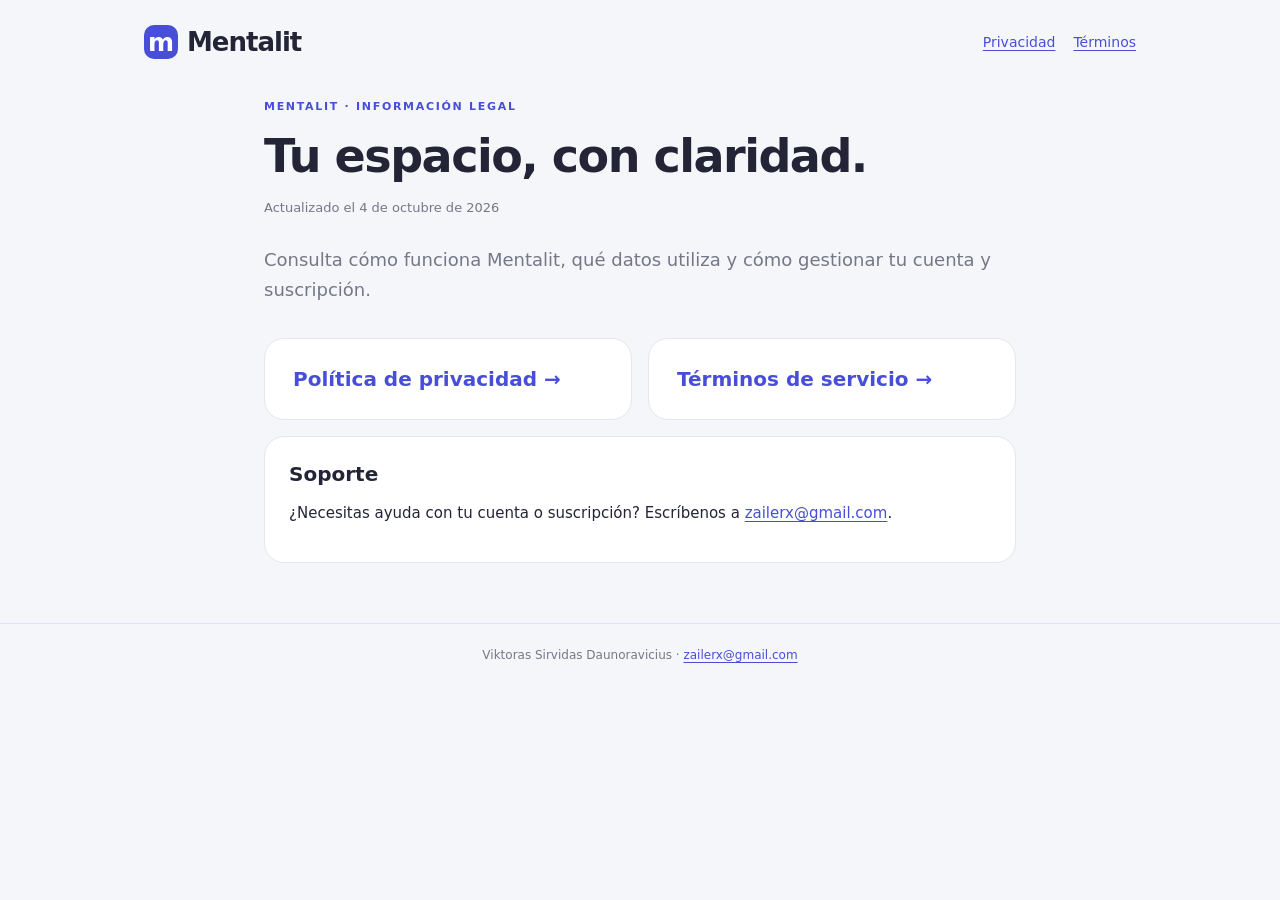
==== index.html @ 3aa2e7da "Publicar términos de servicio y política de privacidad de Mentalit" ====
<!doctype html><html lang="es"><head><meta charset="utf-8"><meta name="viewport" content="width=device-width,initial-scale=1"><meta name="color-scheme" content="light"><title>Tu espacio, con claridad. · Mentalit</title><link rel="icon" href="./favicon.svg"><link rel="stylesheet" href="./legal.css"></head><body><header class="site-header"><a class="brand" href="./index.html"><span class="brand-mark" aria-hidden="true">m</span>Mentalit</a><nav aria-label="Información legal"><a href="./privacy.html">Privacidad</a><a href="./terms.html">Términos</a></nav></header><main><p class="eyebrow">MENTALIT · INFORMACIÓN LEGAL</p><h1>Tu espacio, con claridad.</h1><p class="date">Actualizado el 4 de octubre de 2026</p><p class="lead">Consulta cómo funciona Mentalit, qué datos utiliza y cómo gestionar tu cuenta y suscripción.</p><div class="cards"><a href="./privacy.html">Política de privacidad →</a><a href="./terms.html">Términos de servicio →</a></div><section><h2>Soporte</h2><p>¿Necesitas ayuda con tu cuenta o suscripción? Escríbenos a <a href="mailto:zailerx@gmail.com">zailerx@gmail.com</a>.</p></section></main><footer>Viktoras Sirvidas Daunoravicius · <a href="mailto:zailerx@gmail.com">zailerx@gmail.com</a></footer></body></html>
---- legal.css ----
:root{font-family:system-ui,-apple-system,BlinkMacSystemFont,"Segoe UI",sans-serif;color:#232536;background:#f5f6fa;font-synthesis:none}*{box-sizing:border-box}body{margin:0}a{color:#484ed8;text-underline-offset:3px}a:focus-visible{outline:3px solid #16b8c9;outline-offset:4px;border-radius:4px}.site-header{max-width:1040px;margin:auto;padding:25px 24px;display:flex;align-items:center;justify-content:space-between;gap:20px}.brand{display:flex;align-items:center;gap:9px;font-size:26px;font-weight:800;letter-spacing:-1px;text-decoration:none;color:#232536}.brand-mark{display:grid;place-items:center;width:34px;height:34px;border-radius:10px;background:#484ed8;color:white;font-size:25px;font-weight:800;letter-spacing:-2px;padding-right:2px}nav{display:flex;gap:18px;font-size:14px}main{max-width:800px;margin:16px auto 60px;padding:0 24px}.eyebrow{font-size:11px;letter-spacing:1.7px;font-weight:750;color:#484ed8}h1{font-size:clamp(30px,5vw,46px);letter-spacing:-1.5px;line-height:1.1;margin:18px 0}.date{color:#757787;font-size:13px;margin-bottom:30px}section{background:white;border:1px solid #e6e6ef;border-radius:20px;padding:24px;margin:16px 0;line-height:1.7}h2{font-size:20px;margin:0 0 14px;line-height:1.3}h3{font-size:16px;margin:20px 0 8px}p{font-size:15px;margin:12px 0}footer{border-top:1px solid #e4e4ee;padding:24px;text-align:center;font-size:12px;color:#757787}.cards{display:grid;grid-template-columns:1fr 1fr;gap:16px}.cards a{text-decoration:none;display:block;background:white;border:1px solid #e6e6ef;border-radius:20px;padding:28px;font-weight:700;font-size:20px}.lead{font-size:18px;color:#757787;line-height:1.7;margin:22px 0 32px}@media(max-width:520px){.site-header{align-items:flex-start;flex-direction:column;gap:16px}.cards{grid-template-columns:1fr}section{padding:20px}main{margin-top:10px}}
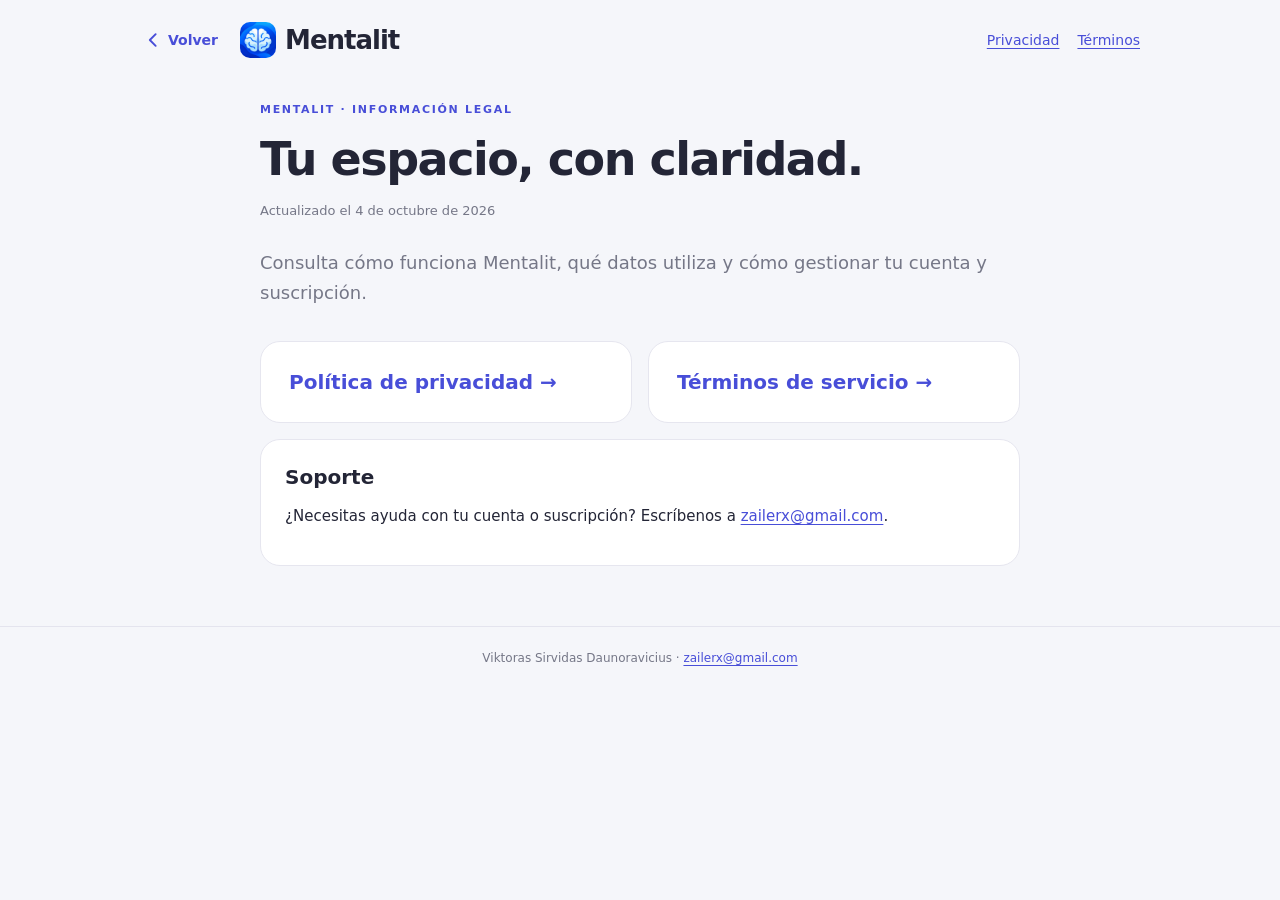
==== commit d63e5d68: "Actualizar logo de Mentalit y navegación de textos legales" ====
--- a/index.html
+++ b/index.html
@@ -1 +1 @@
-<!doctype html><html lang="es"><head><meta charset="utf-8"><meta name="viewport" content="width=device-width,initial-scale=1"><meta name="color-scheme" content="light"><title>Tu espacio, con claridad. · Mentalit</title><link rel="icon" href="./favicon.svg"><link rel="stylesheet" href="./legal.css"></head><body><header class="site-header"><a class="brand" href="./index.html"><span class="brand-mark" aria-hidden="true">m</span>Mentalit</a><nav aria-label="Información legal"><a href="./privacy.html">Privacidad</a><a href="./terms.html">Términos</a></nav></header><main><p class="eyebrow">MENTALIT · INFORMACIÓN LEGAL</p><h1>Tu espacio, con claridad.</h1><p class="date">Actualizado el 4 de octubre de 2026</p><p class="lead">Consulta cómo funciona Mentalit, qué datos utiliza y cómo gestionar tu cuenta y suscripción.</p><div class="cards"><a href="./privacy.html">Política de privacidad →</a><a href="./terms.html">Términos de servicio →</a></div><section><h2>Soporte</h2><p>¿Necesitas ayuda con tu cuenta o suscripción? Escríbenos a <a href="mailto:zailerx@gmail.com">zailerx@gmail.com</a>.</p></section></main><footer>Viktoras Sirvidas Daunoravicius · <a href="mailto:zailerx@gmail.com">zailerx@gmail.com</a></footer></body></html>+<!doctype html><html lang="es"><head><meta charset="utf-8"><meta name="viewport" content="width=device-width,initial-scale=1,viewport-fit=cover"><meta name="color-scheme" content="light"><title>Tu espacio, con claridad. · Mentalit</title><link rel="icon" href="./favicon.svg"><link rel="stylesheet" href="./legal.css"><script src="./legal-page.js" defer></script></head><body><header class="site-header"><div class="legal-top"><button class="legal-back" type="button" aria-label="Volver"> <svg viewBox="0 0 24 24" aria-hidden="true"><path d="m14 5-7 7 7 7"/></svg>Volver</button><a class="brand" href="./index.html"><img class="brand-mark" src="./app-icon.png" width="36" height="36" alt="">Mentalit</a></div><nav aria-label="Información legal"><a href="./privacy.html">Privacidad</a><a href="./terms.html">Términos</a></nav></header><main><p class="eyebrow">MENTALIT · INFORMACIÓN LEGAL</p><h1>Tu espacio, con claridad.</h1><p class="date">Actualizado el 4 de octubre de 2026</p><p class="lead">Consulta cómo funciona Mentalit, qué datos utiliza y cómo gestionar tu cuenta y suscripción.</p><div class="cards"><a href="./privacy.html">Política de privacidad →</a><a href="./terms.html">Términos de servicio →</a></div><section><h2>Soporte</h2><p>¿Necesitas ayuda con tu cuenta o suscripción? Escríbenos a <a href="mailto:zailerx@gmail.com">zailerx@gmail.com</a>.</p></section></main><footer>Viktoras Sirvidas Daunoravicius · <a href="mailto:zailerx@gmail.com">zailerx@gmail.com</a></footer></body></html>
--- a/legal.css
+++ b/legal.css
@@ -1 +1,2 @@
-:root{font-family:system-ui,-apple-system,BlinkMacSystemFont,"Segoe UI",sans-serif;color:#232536;background:#f5f6fa;font-synthesis:none}*{box-sizing:border-box}body{margin:0}a{color:#484ed8;text-underline-offset:3px}a:focus-visible{outline:3px solid #16b8c9;outline-offset:4px;border-radius:4px}.site-header{max-width:1040px;margin:auto;padding:25px 24px;display:flex;align-items:center;justify-content:space-between;gap:20px}.brand{display:flex;align-items:center;gap:9px;font-size:26px;font-weight:800;letter-spacing:-1px;text-decoration:none;color:#232536}.brand-mark{display:grid;place-items:center;width:34px;height:34px;border-radius:10px;background:#484ed8;color:white;font-size:25px;font-weight:800;letter-spacing:-2px;padding-right:2px}nav{display:flex;gap:18px;font-size:14px}main{max-width:800px;margin:16px auto 60px;padding:0 24px}.eyebrow{font-size:11px;letter-spacing:1.7px;font-weight:750;color:#484ed8}h1{font-size:clamp(30px,5vw,46px);letter-spacing:-1.5px;line-height:1.1;margin:18px 0}.date{color:#757787;font-size:13px;margin-bottom:30px}section{background:white;border:1px solid #e6e6ef;border-radius:20px;padding:24px;margin:16px 0;line-height:1.7}h2{font-size:20px;margin:0 0 14px;line-height:1.3}h3{font-size:16px;margin:20px 0 8px}p{font-size:15px;margin:12px 0}footer{border-top:1px solid #e4e4ee;padding:24px;text-align:center;font-size:12px;color:#757787}.cards{display:grid;grid-template-columns:1fr 1fr;gap:16px}.cards a{text-decoration:none;display:block;background:white;border:1px solid #e6e6ef;border-radius:20px;padding:28px;font-weight:700;font-size:20px}.lead{font-size:18px;color:#757787;line-height:1.7;margin:22px 0 32px}@media(max-width:520px){.site-header{align-items:flex-start;flex-direction:column;gap:16px}.cards{grid-template-columns:1fr}section{padding:20px}main{margin-top:10px}}+:root{font-family:system-ui,-apple-system,BlinkMacSystemFont,"Segoe UI",sans-serif;color:#232536;background:#f5f6fa;font-synthesis:none}*{box-sizing:border-box}body{margin:0}a{color:#484ed8;text-underline-offset:3px}a:focus-visible{outline:3px solid #16b8c9;outline-offset:4px;border-radius:4px}.site-header{max-width:1040px;margin:auto;padding:25px 24px;display:flex;align-items:center;justify-content:space-between;gap:20px}.brand{display:flex;align-items:center;gap:9px;font-size:26px;font-weight:800;letter-spacing:-1px;text-decoration:none;color:#232536}.brand-mark{display:grid;place-items:center;width:34px;height:34px;border-radius:10px;background:#484ed8;color:white;font-size:25px;font-weight:800;letter-spacing:-2px;padding-right:2px}nav{display:flex;gap:18px;font-size:14px}main{max-width:800px;margin:16px auto 60px;padding:0 24px}.eyebrow{font-size:11px;letter-spacing:1.7px;font-weight:750;color:#484ed8}h1{font-size:clamp(30px,5vw,46px);letter-spacing:-1.5px;line-height:1.1;margin:18px 0}.date{color:#757787;font-size:13px;margin-bottom:30px}section{background:white;border:1px solid #e6e6ef;border-radius:20px;padding:24px;margin:16px 0;line-height:1.7}h2{font-size:20px;margin:0 0 14px;line-height:1.3}h3{font-size:16px;margin:20px 0 8px}p{font-size:15px;margin:12px 0}footer{border-top:1px solid #e4e4ee;padding:24px;text-align:center;font-size:12px;color:#757787}.cards{display:grid;grid-template-columns:1fr 1fr;gap:16px}.cards a{text-decoration:none;display:block;background:white;border:1px solid #e6e6ef;border-radius:20px;padding:28px;font-weight:700;font-size:20px}.lead{font-size:18px;color:#757787;line-height:1.7;margin:22px 0 32px}@media(max-width:520px){.site-header{align-items:flex-start;flex-direction:column;gap:16px}.cards{grid-template-columns:1fr}section{padding:20px}main{margin-top:10px}}
+html{overflow-wrap:anywhere}body{padding-bottom:env(safe-area-inset-bottom,0px)}.site-header{padding-top:calc(18px + env(safe-area-inset-top,0px));padding-left:max(20px,env(safe-area-inset-left,0px));padding-right:max(20px,env(safe-area-inset-right,0px));flex-wrap:wrap}.legal-top{display:flex;align-items:center;gap:18px;min-width:0}.brand-mark{width:36px;height:36px;flex:none;object-fit:contain;padding:0;background:none;letter-spacing:normal}.legal-back{border:0;background:transparent;color:#484ed8;font:inherit;font-size:14px;font-weight:650;display:inline-flex;align-items:center;gap:4px;min-height:44px;padding:8px 4px;cursor:pointer;touch-action:manipulation}.legal-back svg{width:20px;height:20px;fill:none;stroke:currentColor;stroke-width:2.3;stroke-linecap:round;stroke-linejoin:round}.legal-back:focus-visible{outline:3px solid #16b8c9;outline-offset:3px;border-radius:8px}.embedded .legal-back{display:none}.embedded .site-header{padding-top:18px}.embedded{padding-bottom:0}main{padding-left:max(20px,env(safe-area-inset-left,0px));padding-right:max(20px,env(safe-area-inset-right,0px))}section{min-width:0}@media(max-width:360px){.brand{font-size:24px}.legal-top{gap:12px}section{padding:18px}h1{font-size:30px}}
